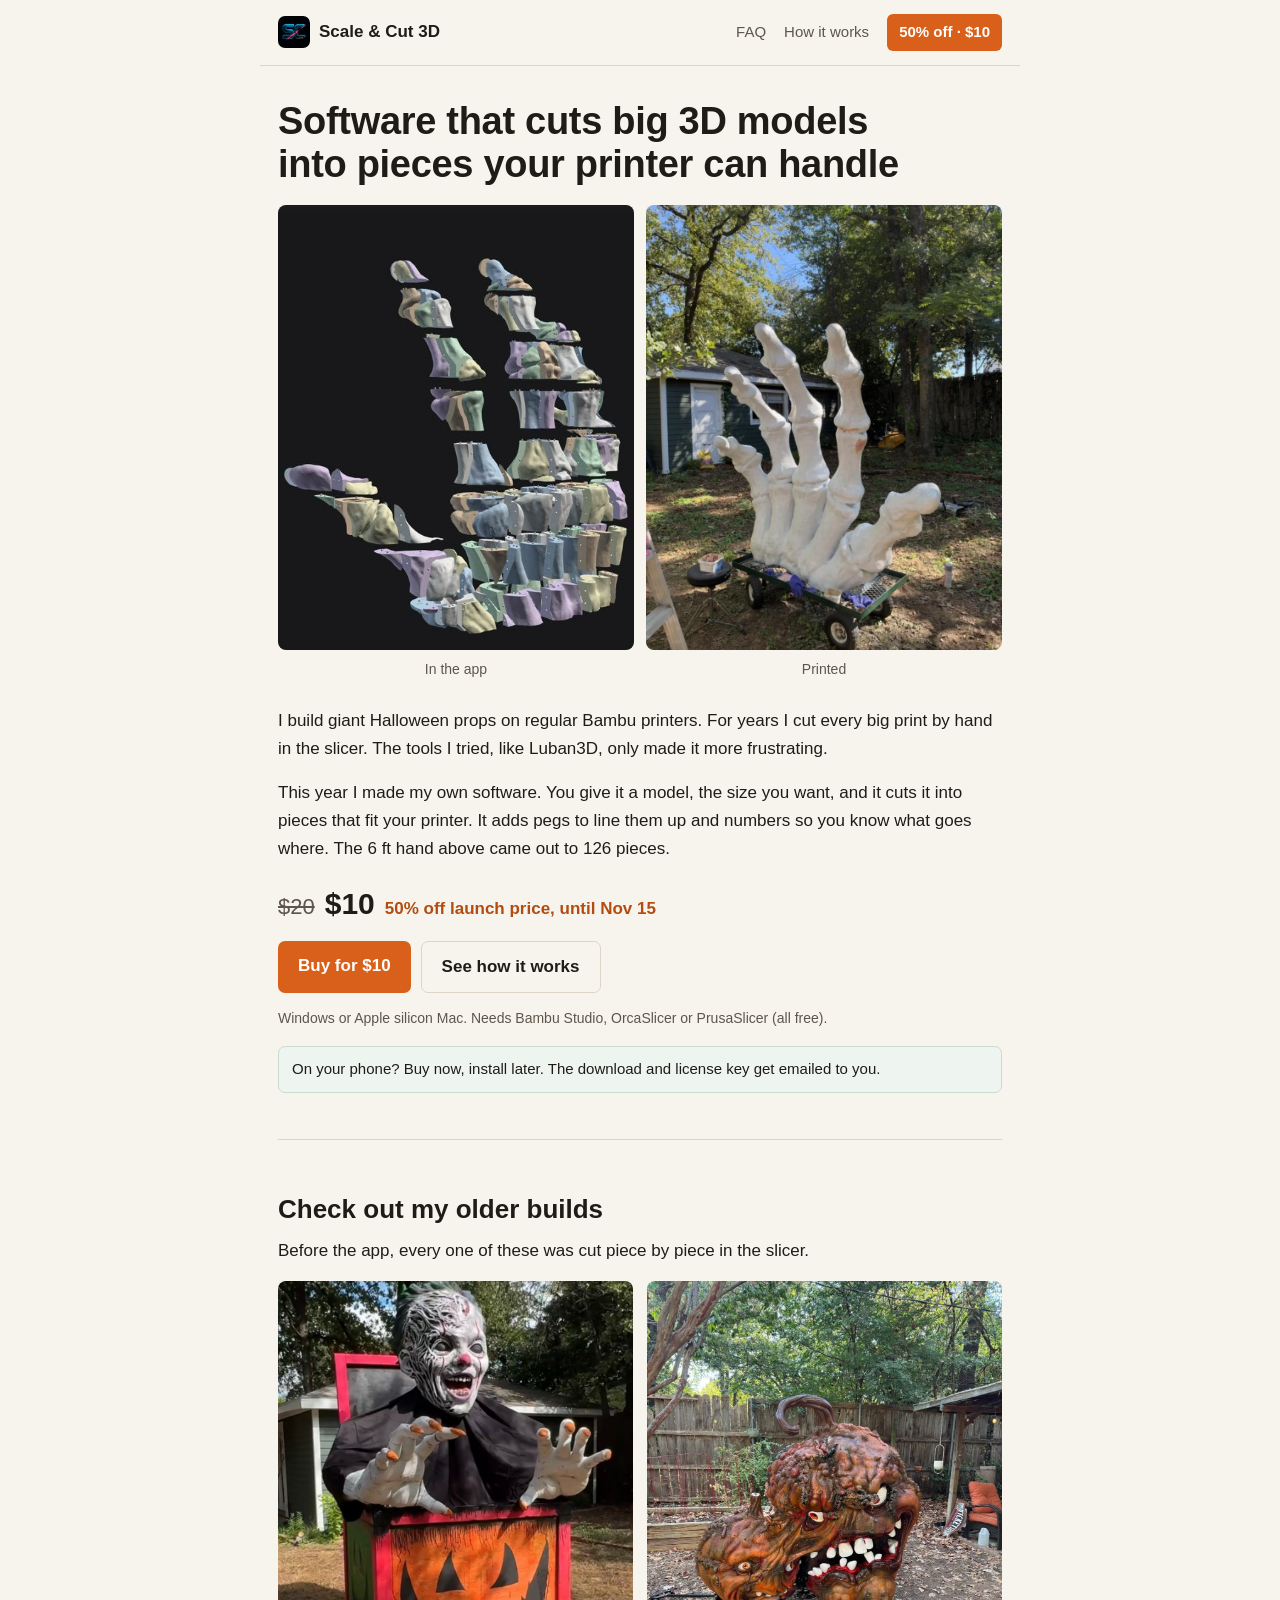
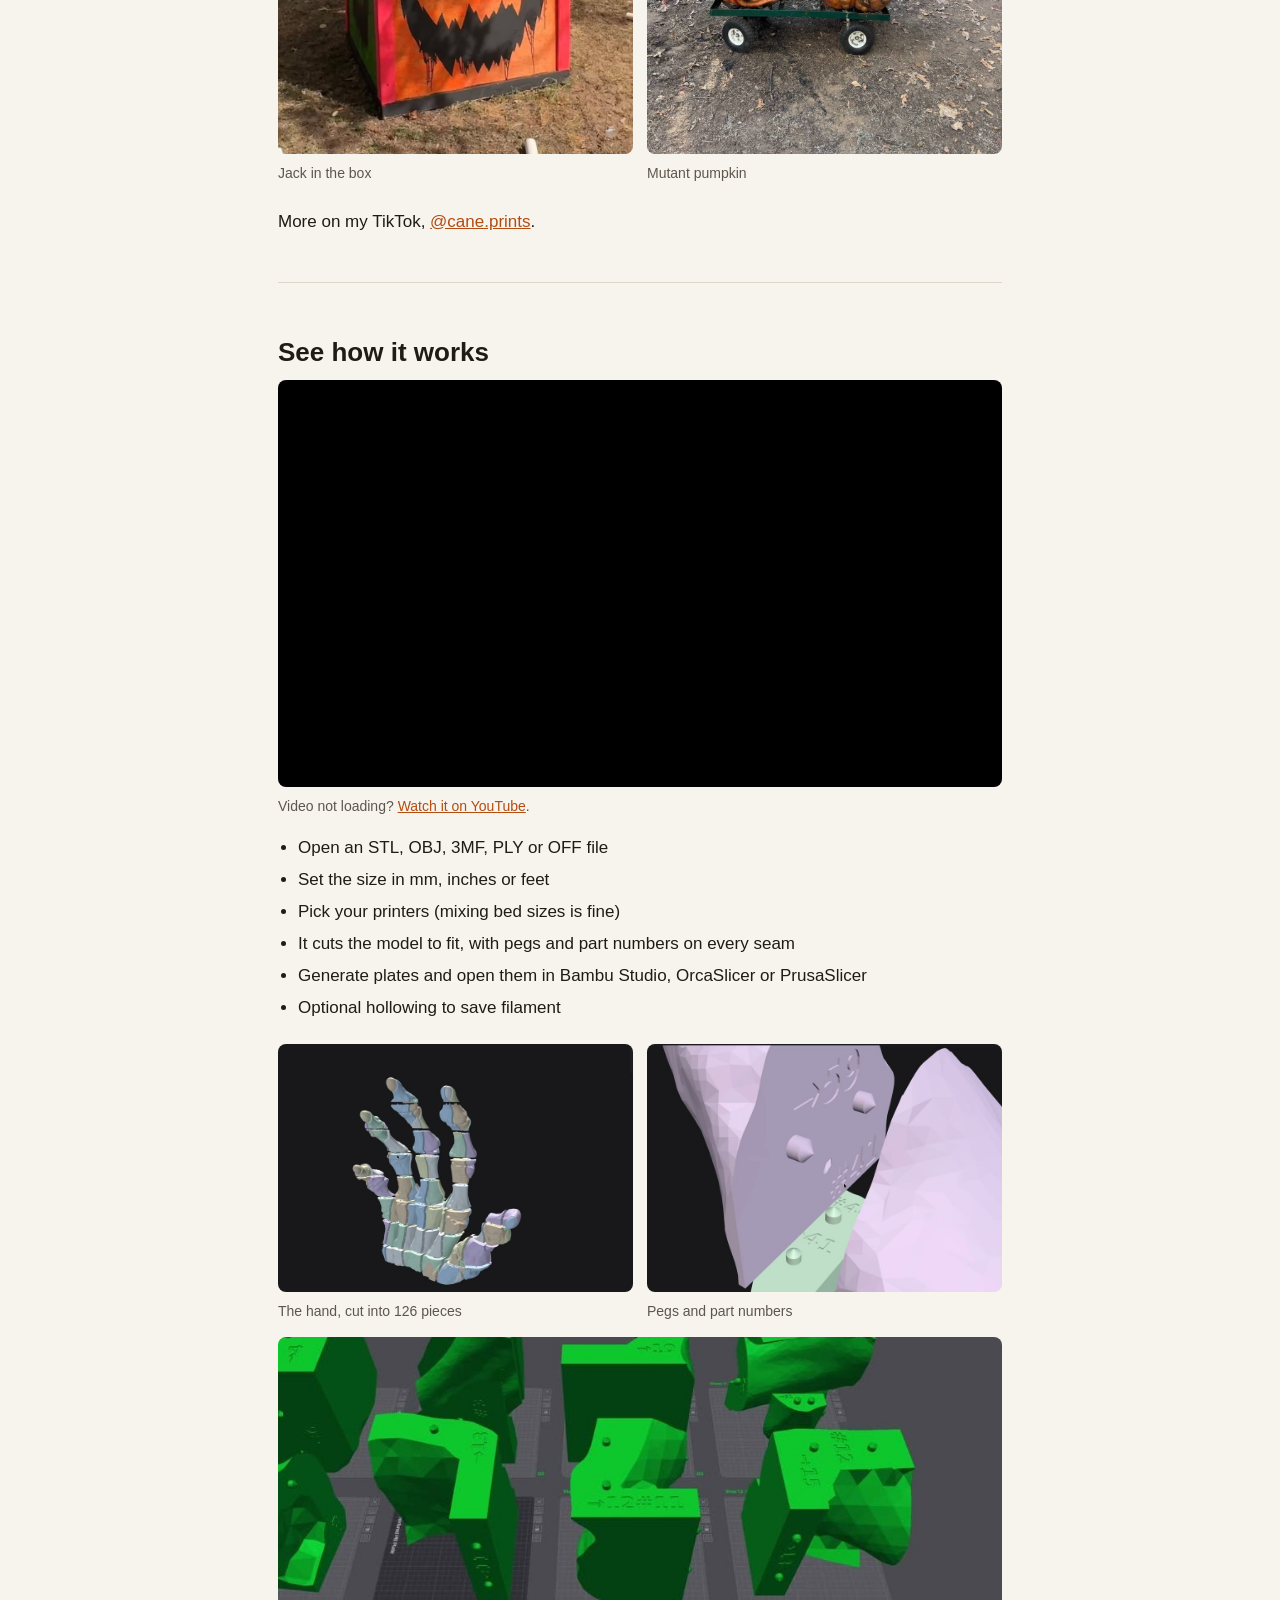
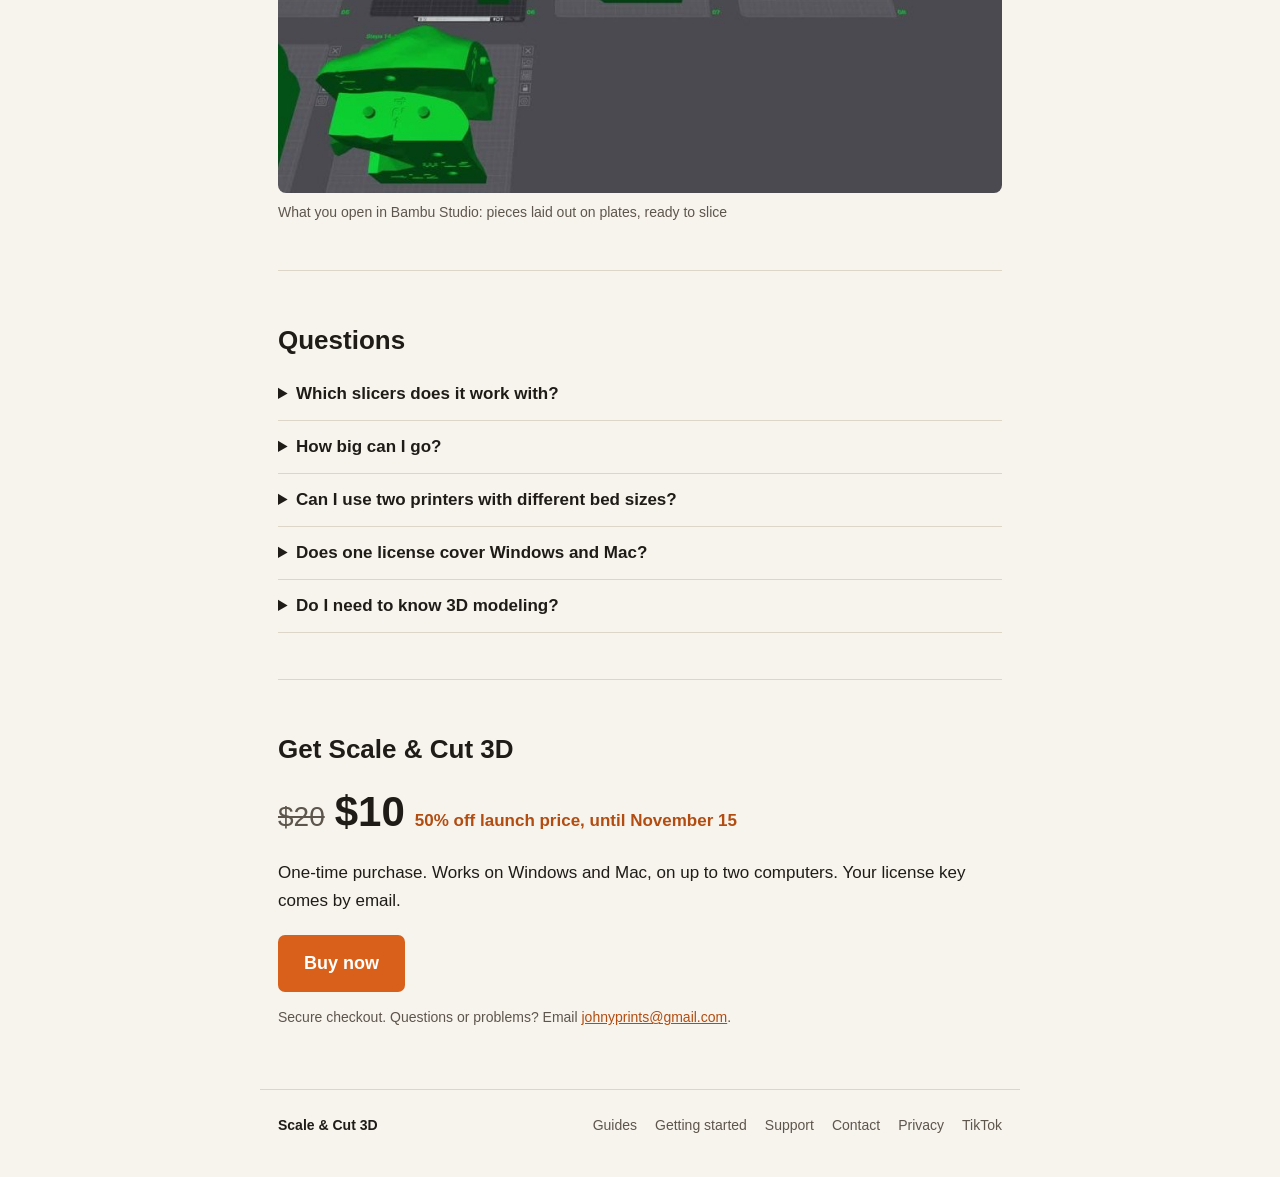
==== index.html @ c55d09bf "Top nav: FAQ instead of Builds" ====
<!doctype html>
<html lang="en">
<head>
  <meta charset="utf-8">
  <meta name="viewport" content="width=device-width, initial-scale=1">
  <title>Scale &amp; Cut 3D | Print anything bigger than your printer</title>
  <meta name="description" content="Print anything bigger than your 3D printer. Scale & Cut 3D splits a model into numbered pieces with alignment pegs and lays them out on plates ready for Bambu Studio and OrcaSlicer.">
  <meta name="robots" content="index,follow,max-image-preview:large,max-snippet:-1,max-video-preview:-1">
  <link rel="canonical" href="https://scaleandcut3d.com/">
  <link rel="icon" type="image/png" href="/logo-96.png">
  <link rel="preload" href="/media/hand-unpainted.jpg" as="image" fetchpriority="high">
  <link rel="stylesheet" href="/site.css?v=3">
  <link rel="stylesheet" href="/home.css?v=5">
  <meta property="og:type" content="website">
  <meta property="og:site_name" content="Scale &amp; Cut 3D">
  <meta property="og:title" content="Scale &amp; Cut 3D | Print anything bigger than your printer">
  <meta property="og:description" content="This 6 ft skeleton hand was printed on regular Bambu printers. Scale &amp; Cut 3D cut it into 126 pegged, numbered pieces, plated and ready to print.">
  <meta property="og:url" content="https://scaleandcut3d.com/">
  <meta property="og:image" content="https://scaleandcut3d.com/media/og-hand.jpg">
  <meta property="og:image:width" content="1200">
  <meta property="og:image:height" content="630">
  <meta property="og:image:alt" content="A 6 ft 3D printed skeleton hand standing in a yard">
  <meta name="twitter:card" content="summary_large_image">
  <meta name="twitter:title" content="Scale &amp; Cut 3D">
  <meta name="twitter:description" content="Print anything bigger than your printer: pegged, numbered pieces on plates ready for Bambu Studio and OrcaSlicer.">
  <meta name="twitter:image" content="https://scaleandcut3d.com/media/og-hand.jpg">
  <script type="application/ld+json">
  {
    "@context": "https://schema.org",
    "@graph": [
      {
        "@type": "Organization",
        "@id": "https://scaleandcut3d.com/#organization",
        "name": "Scale & Cut 3D",
        "url": "https://scaleandcut3d.com/",
        "logo": "https://scaleandcut3d.com/sclice-logo.png",
        "email": "johnyprints@gmail.com"
      },
      {
        "@type": "SoftwareApplication",
        "@id": "https://scaleandcut3d.com/#software",
        "name": "Scale & Cut 3D",
        "url": "https://scaleandcut3d.com/",
        "description": "Desktop software that automatically scales oversized 3D models, cuts them into printer-bed-sized pieces, adds connectors, arranges the pieces on plates, and creates 3MF projects for OrcaSlicer or Bambu Studio.",
        "applicationCategory": "DesignApplication",
        "operatingSystem": "Windows 10 or later; macOS 12 or later on Apple silicon",
        "image": "https://scaleandcut3d.com/media/og-hand.jpg",
        "publisher": { "@id": "https://scaleandcut3d.com/#organization" },
        "offers": {
          "@type": "Offer",
          "price": "10.00",
          "priceCurrency": "USD",
          "priceValidUntil": "2026-11-15",
          "availability": "https://schema.org/InStock",
          "url": "https://caneprints.lemonsqueezy.com/checkout/buy/68783033-7123-44ac-8ecc-c4909757244d"
        },
        "featureList": [
          "Scale models to a target physical size",
          "Cut models into pieces sized for selected printer beds",
          "Route each piece to the smallest selected printer bed that fits it",
          "Add press-fit or glue-fit alignment connectors",
          "Preview the cut model as an exploded assembly",
          "Automatically arrange pieces and create plated 3MF projects for OrcaSlicer or Bambu Studio"
        ]
      },
      {
        "@type": "VideoObject",
        "@id": "https://scaleandcut3d.com/#demo-video",
        "name": "How Scale & Cut 3D prepares oversized models",
        "description": "A walkthrough of scaling, cutting, previewing, and plating an oversized 3D model with Scale & Cut 3D.",
        "thumbnailUrl": "https://scaleandcut3d.com/scaleandcut_how_it_works_poster.jpg",
        "uploadDate": "2026-06-23T00:00:00-05:00",
        "duration": "PT37S",
        "embedUrl": "https://www.youtube-nocookie.com/embed/dpoS-jl1LX4",
        "contentUrl": "https://scaleandcut3d.com/scaleandcut_how_it_works.mp4"
      },
      {
        "@type": "FAQPage",
        "@id": "https://scaleandcut3d.com/#faq",
        "mainEntity": [
          {
            "@type": "Question",
            "name": "Which slicers does it work with?",
            "acceptedAnswer": {
              "@type": "Answer",
              "text": "Bambu Studio and OrcaSlicer, plus Orca-based slicers like QIDI Studio and ElegooSlicer. PrusaSlicer works too."
            }
          },
          {
            "@type": "Question",
            "name": "How big can I go?",
            "acceptedAnswer": {
              "@type": "Answer",
              "text": "There's no limit. A bigger print just means more pieces, and you'll see the finished size before anything gets cut."
            }
          },
          {
            "@type": "Question",
            "name": "Can I use two printers with different bed sizes?",
            "acceptedAnswer": {
              "@type": "Answer",
              "text": "Yes. Each piece goes to the smallest printer it fits on. The hand was split between my P1P and A1."
            }
          },
          {
            "@type": "Question",
            "name": "Does one license cover Windows and Mac?",
            "acceptedAnswer": {
              "@type": "Answer",
              "text": "Yes. You get both versions and can use it on two computers. The Mac version needs Apple silicon."
            }
          },
          {
            "@type": "Question",
            "name": "Do I need to know 3D modeling?",
            "acceptedAnswer": {
              "@type": "Answer",
              "text": "No. If you can open a file in your slicer, you can use this."
            }
          }
        ]
      }
    ]
  }
  </script>
</head>
<body>
  <header class="top">
    <a class="name" href="/"><img src="/logo-96.png" width="32" height="32" alt="">Scale &amp; Cut 3D</a>
    <nav>
      <a href="#faq">FAQ</a>
      <a href="#how-it-works">How it works</a>
      <a class="nav-buy" href="https://caneprints.lemonsqueezy.com/checkout/buy/68783033-7123-44ac-8ecc-c4909757244d">50% off · $10</a>
    </nav>
  </header>

  <main>
    <section class="intro">
      <h1>Software that cuts big 3D models into pieces your printer can handle</h1>
      <div class="pair">
        <figure><img src="/media/app-exploded-tall.jpg" width="480" height="600" alt="The skeleton hand cut into colored pieces in the app"><figcaption>In the app</figcaption></figure>
        <figure><img src="/media/hand-unpainted.jpg" width="840" height="1122" alt="The 6 foot 3D printed skeleton hand, unpainted, on a garden cart in the yard"><figcaption>Printed</figcaption></figure>
      </div>
      <div class="words">
        <p>I build giant Halloween props on regular Bambu printers. For years I cut every big print by hand in the slicer. The tools I tried, like Luban3D, only made it more frustrating.</p>
        <p>This year I made my own software. You give it a model, the size you want, and it cuts it into pieces that fit your printer. It adds pegs to line them up and numbers so you know what goes where. The 6 ft hand above came out to 126 pieces.</p>
      </div>
      <p class="sale"><s>$20</s> <strong>$10</strong> <span>50% off launch price, until Nov 15</span></p>
      <div class="actions">
        <a class="btn" href="https://caneprints.lemonsqueezy.com/checkout/buy/68783033-7123-44ac-8ecc-c4909757244d">Buy for $10</a>
        <a class="btn plain" href="#how-it-works">See how it works</a>
      </div>
      <p class="small">Windows or Apple silicon Mac. Needs Bambu Studio, OrcaSlicer or PrusaSlicer (all free).</p>
      <p class="phone-note">On your phone? Buy now, install later. The download and license key get emailed to you.</p>
    </section>

    <section class="block" id="made-with">
      <h2>Check out my older builds</h2>
      <p>Before the app, every one of these was cut piece by piece in the slicer.</p>
      <div class="two">
        <figure><img src="/media/build-clown-box.jpg" width="850" height="1500" loading="lazy" alt="A giant clown jack-in-the-box Halloween prop with 3D printed head and hands"><figcaption>Jack in the box</figcaption></figure>
        <figure><img src="/media/build-pumpkin.jpg" width="1000" height="1333" loading="lazy" alt="A giant mutant pumpkin Halloween prop on a garden cart"><figcaption>Mutant pumpkin</figcaption></figure>
      </div>
      <p>More on my TikTok, <a href="https://www.tiktok.com/@cane.prints" target="_blank" rel="noopener">@cane.prints</a>.</p>
    </section>

    <section class="block" id="how-it-works">
      <h2>See how it works</h2>
      <div class="video-frame">
        <iframe src="https://www.youtube-nocookie.com/embed/dpoS-jl1LX4?rel=0" title="How Scale and Cut 3D works" loading="lazy" allow="accelerometer; autoplay; clipboard-write; encrypted-media; gyroscope; picture-in-picture; web-share" referrerpolicy="strict-origin-when-cross-origin" allowfullscreen></iframe>
      </div>
      <p class="small">Video not loading? <a href="https://www.youtube.com/watch?v=dpoS-jl1LX4" target="_blank" rel="noopener">Watch it on YouTube</a>.</p>
      <ul class="facts">
        <li>Open an STL, OBJ, 3MF, PLY or OFF file</li>
        <li>Set the size in mm, inches or feet</li>
        <li>Pick your printers (mixing bed sizes is fine)</li>
        <li>It cuts the model to fit, with pegs and part numbers on every seam</li>
        <li>Generate plates and open them in Bambu Studio, OrcaSlicer or PrusaSlicer</li>
        <li>Optional hollowing to save filament</li>
      </ul>
      <div class="two">
        <figure><img src="/media/app-exploded.jpg" width="900" height="628" loading="lazy" alt="The skeleton hand split into colored pieces in the app"><figcaption>The hand, cut into 126 pieces</figcaption></figure>
        <figure><img src="/media/app-pegs.jpg" width="900" height="628" loading="lazy" alt="Cut faces with alignment pegs and an engraved part number"><figcaption>Pegs and part numbers</figcaption></figure>
        <figure class="wide"><img src="/media/plates-in-bambu.jpg" width="884" height="556" loading="lazy" alt="Cut pieces laid out on numbered plates in Bambu Studio"><figcaption>What you open in Bambu Studio: pieces laid out on plates, ready to slice</figcaption></figure>
      </div>
    </section>

    <section class="block faq" id="faq">
      <h2>Questions</h2>
      <details><summary>Which slicers does it work with?</summary><p>Bambu Studio and OrcaSlicer, plus Orca-based slicers like QIDI Studio and ElegooSlicer. PrusaSlicer works too.</p></details>
      <details><summary>How big can I go?</summary><p>There's no limit. A bigger print just means more pieces, and you'll see the finished size before anything gets cut.</p></details>
      <details><summary>Can I use two printers with different bed sizes?</summary><p>Yes. Each piece goes to the smallest printer it fits on. The hand was split between my P1P and A1.</p></details>
      <details><summary>Does one license cover Windows and Mac?</summary><p>Yes. You get both versions and can use it on two computers. The Mac version needs Apple silicon.</p></details>
      <details><summary>Do I need to know 3D modeling?</summary><p>No. If you can open a file in your slicer, you can use this.</p></details>
    </section>

    <section class="block buy" id="buy">
      <h2>Get Scale &amp; Cut 3D</h2>
      <p class="sale big"><s>$20</s> <strong>$10</strong> <span>50% off launch price, until November 15</span></p>
      <p>One-time purchase. Works on Windows and Mac, on up to two computers. Your license key comes by email.</p>
      
      <a class="btn big" href="https://caneprints.lemonsqueezy.com/checkout/buy/68783033-7123-44ac-8ecc-c4909757244d">Buy now</a>
      <p class="small">Secure checkout. Questions or problems? Email <a href="mailto:johnyprints@gmail.com">johnyprints@gmail.com</a>.</p>
    </section>
  </main>

  <footer>
    <span>Scale &amp; Cut 3D</span>
    <a href="/guides/">Guides</a>
    <a href="/get-started.html">Getting started</a>
    <a href="/support.html">Support</a>
    <a href="mailto:johnyprints@gmail.com?subject=Scale%20%26%20Cut%203D%20question">Contact</a>
    <a href="/privacy.html">Privacy</a>
    <a href="https://www.tiktok.com/@cane.prints" target="_blank" rel="noopener">TikTok</a>
  </footer>
<script src="/reddit-offer.js?v=4" defer></script>
  <script data-goatcounter="https://johnycaneprints.goatcounter.com/count" async src="//gc.zgo.at/count.js"></script>
  <script src="/track.js?v=2" defer></script>
</body>
</html>
---- site.css ----
/* Shared look for every page: light paper, plain type, one orange. */
:root {
  color-scheme: light;
  --paper: #f7f4ee;
  --card: #fffdf9;
  --ink: #1f1c18;
  --soft: #5d564c;
  --rule: #ddd5c8;
  --orange: #d9601a;
  --orange-dark: #b24c10;
  --note: #eef4ef;
  --note-line: #c9dccd;
}
* { box-sizing: border-box; }
html { scroll-behavior: smooth; }
body { margin: 0; background: var(--paper); color: var(--ink); font: 17px/1.65 -apple-system, BlinkMacSystemFont, "Segoe UI", Roboto, Helvetica, Arial, sans-serif; }
img, video { display: block; max-width: 100%; height: auto; }
a { color: var(--orange-dark); }
h1 { margin: 34px 0 18px; font-size: clamp(28px, 5vw, 38px); line-height: 1.15; letter-spacing: -0.3px; text-wrap: balance; }
h2 { margin: 40px 0 12px; font-size: 26px; line-height: 1.2; text-wrap: balance; }
h3 { margin: 28px 0 8px; font-size: 19px; }
p { margin: 0 0 16px; }
figure { margin: 0; }
figcaption { margin-top: 8px; color: var(--soft); font-size: 14px; }
.small { color: var(--soft); font-size: 14px; }

.top, main, footer { width: min(760px, 100%); margin: 0 auto; padding-left: max(18px, env(safe-area-inset-left, 0px)); padding-right: max(18px, env(safe-area-inset-right, 0px)); }
.top { display: flex; align-items: center; gap: 16px; padding-block: 14px; border-bottom: 1px solid var(--rule); }
.name { display: flex; align-items: center; gap: 9px; color: var(--ink); font-weight: 700; text-decoration: none; }
.name img { border-radius: 7px; }
.top nav { margin-left: auto; display: flex; align-items: center; gap: 18px; }
.top nav a { color: var(--soft); font-size: 15px; text-decoration: none; }
.top nav a:hover { color: var(--ink); }
.top nav .nav-buy { padding: 6px 12px; border-radius: 6px; background: var(--orange); color: #fff; font-weight: 600; }
.top nav .nav-buy s { margin: 0 2px; opacity: .75; font-weight: 400; }

.btn, .button { display: inline-block; padding: 11px 20px; border-radius: 7px; background: var(--orange); color: #fff; font-weight: 600; text-decoration: none; }
.btn:hover, .button:hover { background: var(--orange-dark); }

.faq details { border-bottom: 1px solid var(--rule); padding: 12px 0; }
.faq summary { cursor: pointer; font-weight: 600; }
.faq details p { margin: 8px 0 4px; color: var(--soft); }

footer { display: flex; flex-wrap: wrap; gap: 8px 18px; margin-top: 60px; padding-block: 24px 40px; border-top: 1px solid var(--rule); font-size: 14px; color: var(--soft); }
footer span { margin-right: auto; font-weight: 600; color: var(--ink); }
footer a { color: var(--soft); text-decoration: none; }
footer a:hover { color: var(--ink); }

/* Plain pages (getting started, support, privacy) */
.page .lead { color: var(--soft); font-size: 19px; }
.page .steps { padding-left: 22px; }
.page .steps li { margin-bottom: 6px; }
.panel { margin: 28px 0; padding: 18px 20px; border: 1px solid var(--rule); border-radius: 8px; background: var(--card); }
.panel h2 { margin-top: 0; }

/* Guides */
.article { padding-bottom: 10px; }
.crumbs { margin: 26px 0 0; color: var(--soft); font-size: 14px; }
.crumbs a { color: var(--soft); }
.article h1 { margin-top: 10px; }
.lead { margin: 0 0 20px; color: var(--soft); font-size: 19px; line-height: 1.55; }
.article li + li { margin-top: 6px; }
.figure { margin: 28px 0; }
.figure img, .figure video { width: 100%; border-radius: 8px; }
.callout { margin: 28px 0; padding: 16px 20px; border: 1px solid var(--note-line); border-radius: 8px; background: var(--note); }
.callout p { margin: 0; }
.callout p + p { margin-top: 10px; }
.table-wrap { margin: 22px 0; overflow-x: auto; border: 1px solid var(--rule); border-radius: 8px; background: var(--card); }
table { width: 100%; border-collapse: collapse; font-size: 15px; }
th, td { padding: 10px 12px; border-bottom: 1px solid var(--rule); text-align: left; }
th { color: var(--soft); font-weight: 600; }
tr:last-child td { border-bottom: 0; }
td { font-variant-numeric: tabular-nums; }
.cta { margin: 48px 0 0; padding: 22px 24px; border: 1px solid var(--rule); border-radius: 8px; background: var(--card); }
.cta h2 { margin-top: 0; }
.cta p { margin: 0 0 16px; }
.related { margin-top: 48px; padding-top: 22px; border-top: 1px solid var(--rule); }
.related h2 { margin-top: 0; font-size: 22px; }
.related ul { padding-left: 20px; }
.guide-list { margin: 26px 0 0; padding: 0; list-style: none; display: grid; gap: 12px; }
.guide-list a { display: block; padding: 16px 18px; border: 1px solid var(--rule); border-radius: 8px; background: var(--card); text-decoration: none; }
.guide-list a:hover { border-color: var(--orange); }
.guide-list strong { display: block; color: var(--ink); font-size: 19px; line-height: 1.3; }
.guide-list span { display: block; margin-top: 6px; color: var(--soft); font-size: 15px; line-height: 1.55; }

@media (max-width: 560px) {
  body { font-size: 16px; }
  .top nav a:not(.nav-buy) { display: none; }
  h1 { margin-top: 24px; }
  footer span { flex-basis: 100%; }
}
@media (prefers-reduced-motion: reduce) { html { scroll-behavior: auto; } }
---- home.css ----
/* Homepage only; the shared look is in site.css. */
h2 { margin-top: 0; }
.pair { display: grid; grid-template-columns: 1fr 1fr; gap: 12px; margin-bottom: 26px; }
.pair img { width: 100%; aspect-ratio: 4 / 5; object-fit: cover; border-radius: 8px; background: #111; }
.pair figcaption { text-align: center; }
.sale { display: flex; flex-wrap: wrap; align-items: baseline; gap: 4px 10px; margin: 0 0 12px; }
.sale s { color: var(--soft); font-size: 22px; }
.sale strong { font-size: 30px; }
.sale span { color: var(--orange-dark); font-weight: 700; }
.sale.big s { font-size: 28px; }
.sale.big strong { font-size: 42px; }
.actions { display: flex; flex-wrap: wrap; gap: 10px; margin: 6px 0 14px; }
.btn.plain { background: transparent; color: var(--ink); border: 1px solid var(--rule); }
.btn.plain:hover { background: #efe9df; }
.btn.big { padding: 14px 26px; font-size: 18px; margin: 4px 0 14px; }
.phone-note { padding: 10px 13px; border: 1px solid var(--note-line); border-radius: 7px; background: var(--note); font-size: 15px; }
.block { padding-top: 54px; margin-top: 46px; border-top: 1px solid var(--rule); }
.two { display: grid; grid-template-columns: 1fr 1fr; gap: 14px; margin: 8px 0 22px; }
.two img { width: 100%; border-radius: 8px; }
#made-with .two img { aspect-ratio: 3 / 4; object-fit: cover; }
#how-it-works .two img { aspect-ratio: 900 / 628; object-fit: cover; }
#how-it-works .two .wide { grid-column: 1 / -1; }
#how-it-works .two .wide img { aspect-ratio: auto; }
.facts { margin: 4px 0 22px; padding-left: 20px; }
.facts li { margin-bottom: 4px; }
.video-frame { position: relative; aspect-ratio: 16 / 9; margin-bottom: 8px; border-radius: 8px; overflow: hidden; background: #000; }
.video-frame iframe { position: absolute; inset: 0; width: 100%; height: 100%; border: 0; }
@media (max-width: 560px) {
  .pair { gap: 8px; }
  .actions .btn { flex: 1 1 100%; text-align: center; }
  .two { gap: 10px; }
}
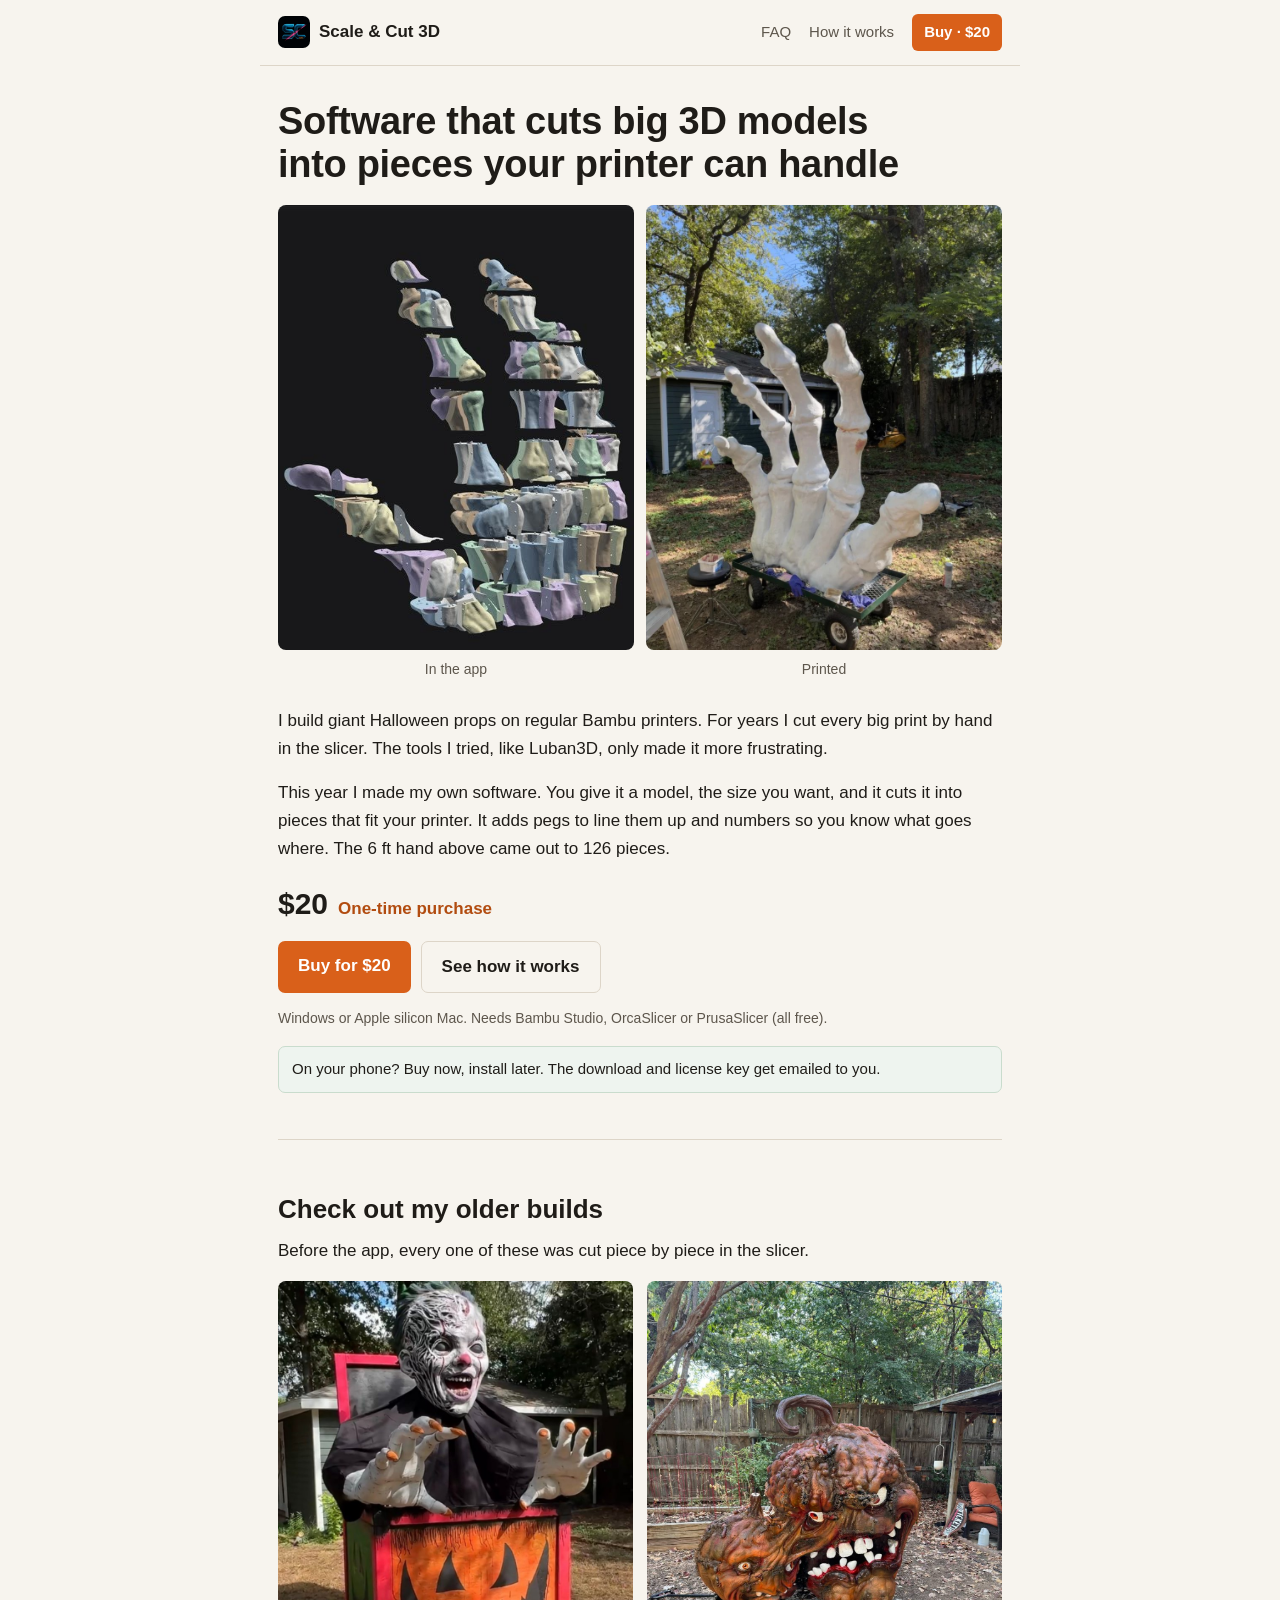
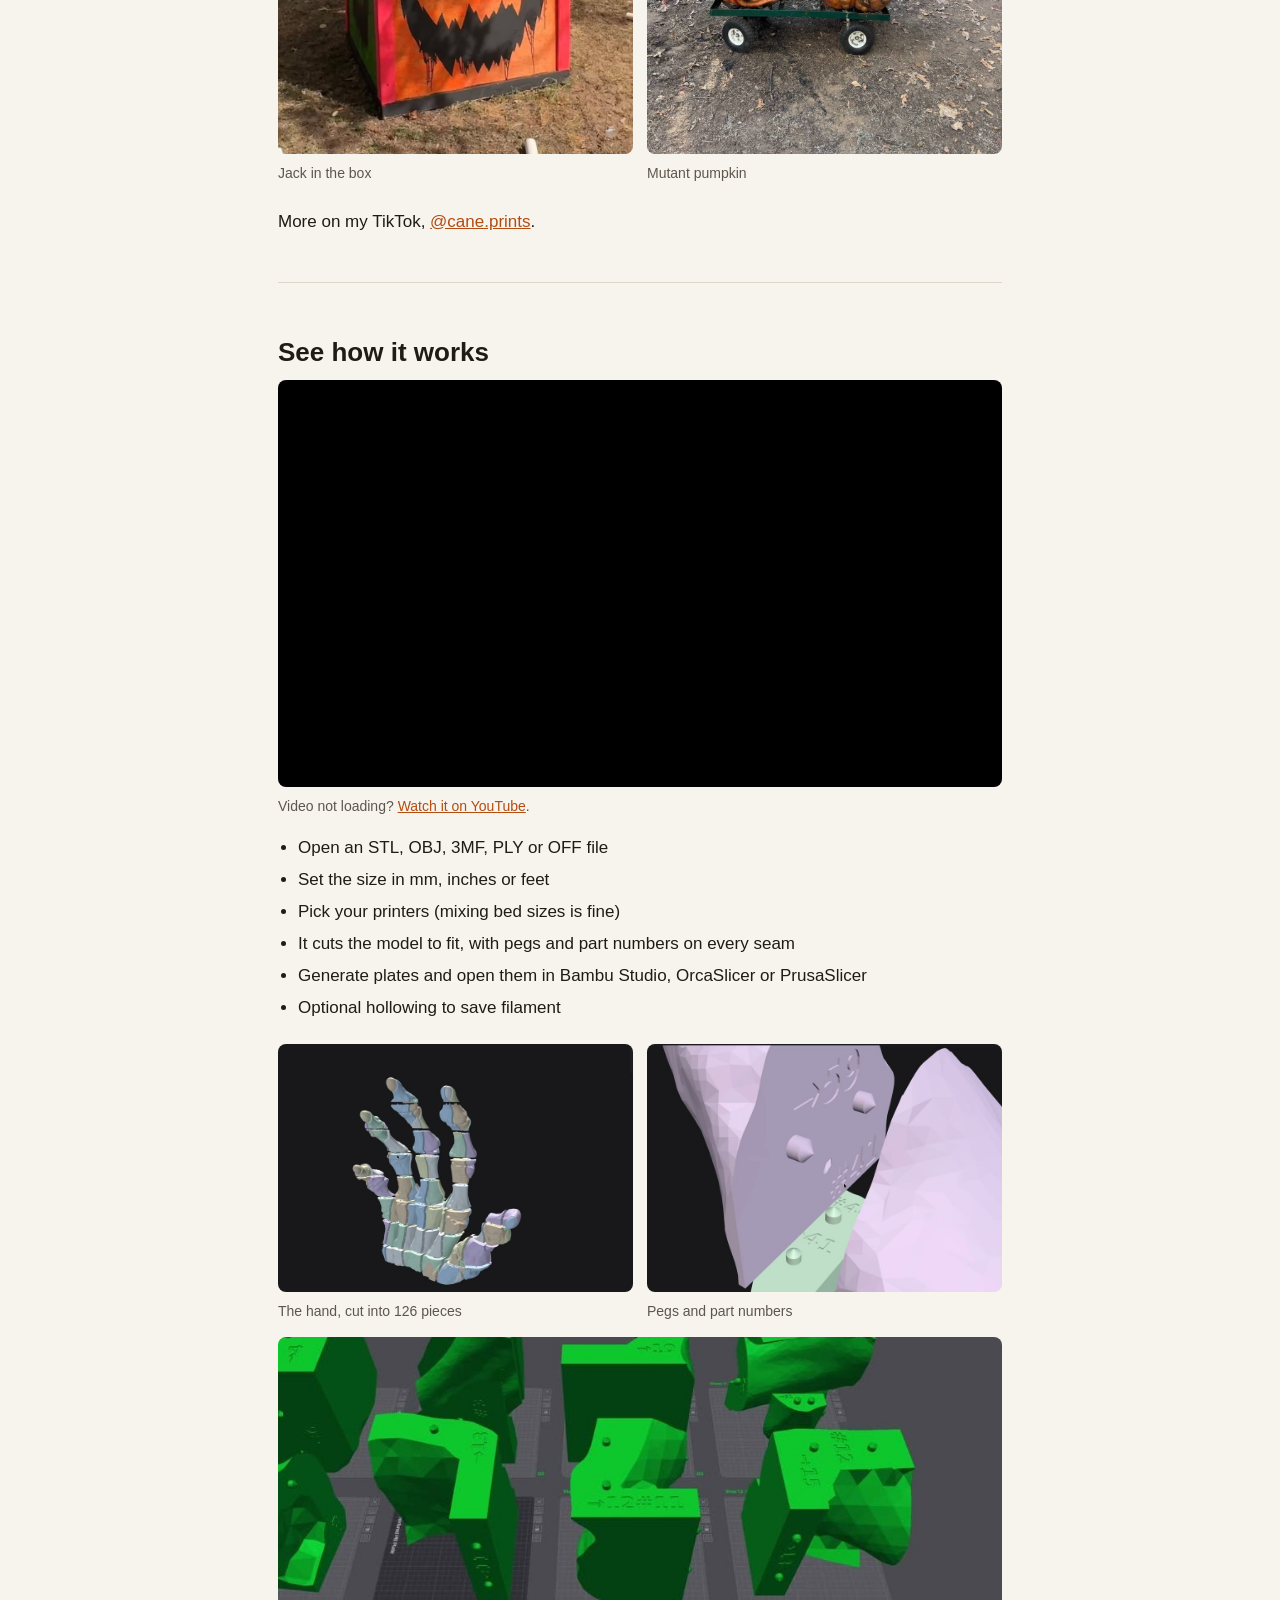
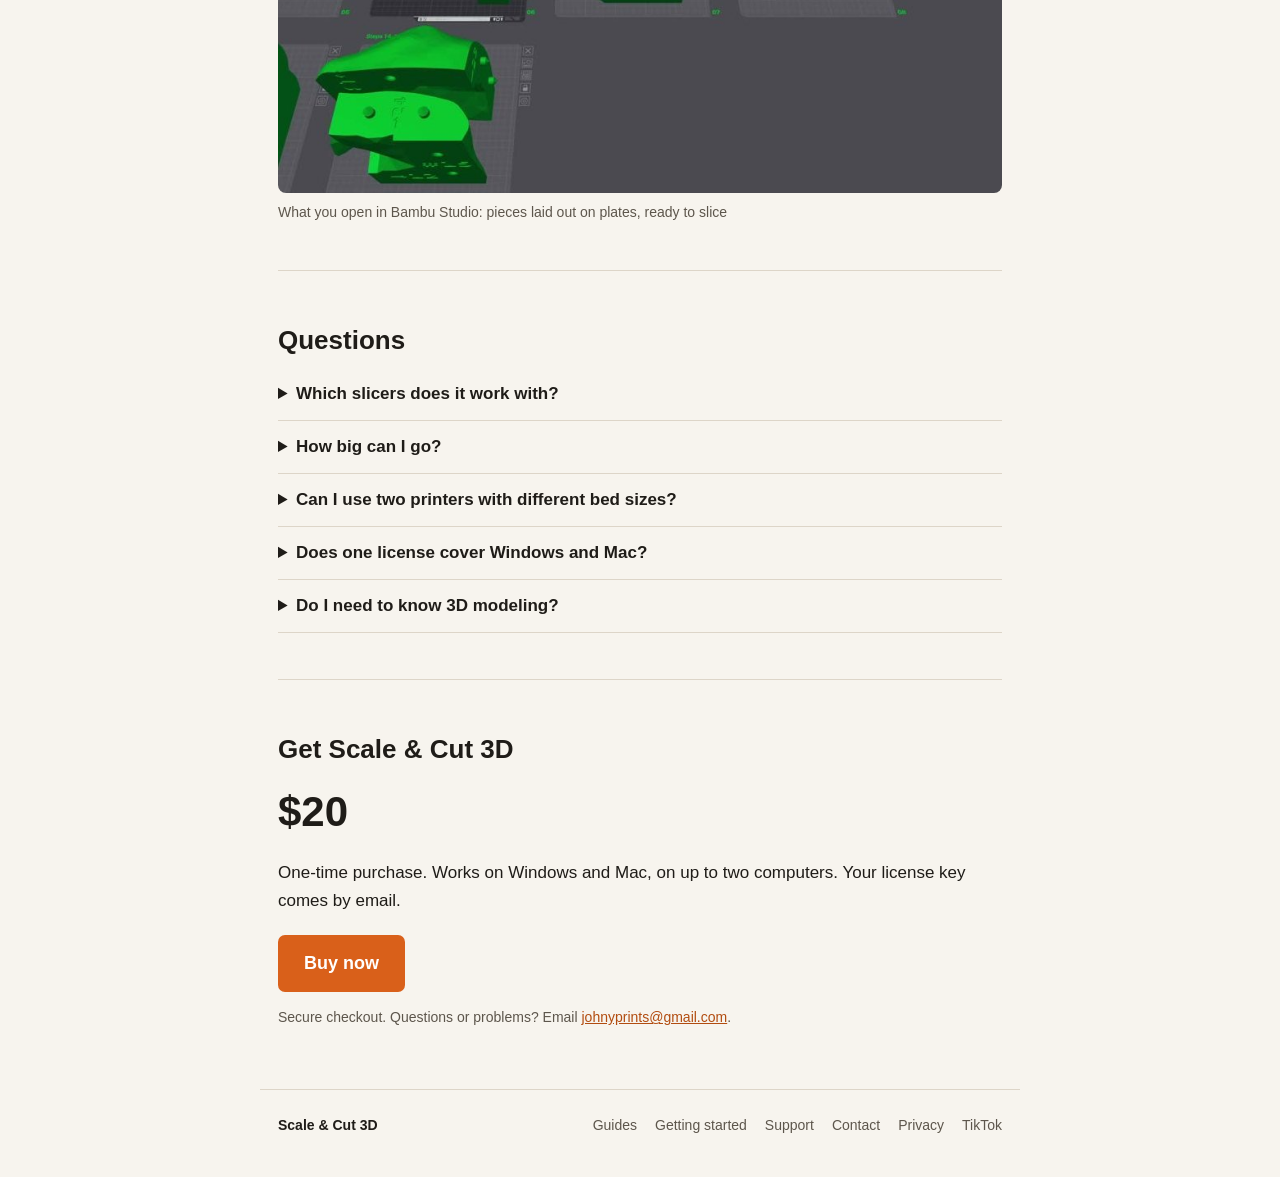
==== commit 4f49df85: "Price $20; Reddit ad visitors get REDDIT50 and see the $10 price" ====
--- a/index.html
+++ b/index.html
@@ -9,7 +9,7 @@
   <link rel="canonical" href="https://scaleandcut3d.com/">
   <link rel="icon" type="image/png" href="/logo-96.png">
   <link rel="preload" href="/media/hand-unpainted.jpg" as="image" fetchpriority="high">
-  <link rel="stylesheet" href="/site.css?v=3">
+  <link rel="stylesheet" href="/site.css?v=5">
   <link rel="stylesheet" href="/home.css?v=5">
   <meta property="og:type" content="website">
   <meta property="og:site_name" content="Scale &amp; Cut 3D">
@@ -48,9 +48,8 @@
         "publisher": { "@id": "https://scaleandcut3d.com/#organization" },
         "offers": {
           "@type": "Offer",
-          "price": "10.00",
+          "price": "20.00",
           "priceCurrency": "USD",
-          "priceValidUntil": "2026-11-15",
           "availability": "https://schema.org/InStock",
           "url": "https://caneprints.lemonsqueezy.com/checkout/buy/68783033-7123-44ac-8ecc-c4909757244d"
         },
@@ -126,11 +125,11 @@
 </head>
 <body>
   <header class="top">
-    <a class="name" href="/"><img src="/logo-96.png" width="32" height="32" alt="">Scale &amp; Cut 3D</a>
+    <a class="name" href="/"><img src="/logo-96.png" width="32" height="32" alt=""><span class="name-text">Scale &amp; Cut 3D</span></a>
     <nav>
       <a href="#faq">FAQ</a>
-      <a href="#how-it-works">How it works</a>
-      <a class="nav-buy" href="https://caneprints.lemonsqueezy.com/checkout/buy/68783033-7123-44ac-8ecc-c4909757244d">50% off · $10</a>
+      <a class="wide-only" href="#how-it-works">How it works</a>
+      <a class="nav-buy" href="https://caneprints.lemonsqueezy.com/checkout/buy/68783033-7123-44ac-8ecc-c4909757244d" data-reddit="50% off · $10">Buy · $20</a>
     </nav>
   </header>
 
@@ -145,9 +144,9 @@
         <p>I build giant Halloween props on regular Bambu printers. For years I cut every big print by hand in the slicer. The tools I tried, like Luban3D, only made it more frustrating.</p>
         <p>This year I made my own software. You give it a model, the size you want, and it cuts it into pieces that fit your printer. It adds pegs to line them up and numbers so you know what goes where. The 6 ft hand above came out to 126 pieces.</p>
       </div>
-      <p class="sale"><s>$20</s> <strong>$10</strong> <span>50% off launch price, until Nov 15</span></p>
+      <p class="sale" data-reddit="<s>$20</s> <strong>$10</strong> <span>50% off for Reddit visitors</span>"><strong>$20</strong> <span>One-time purchase</span></p>
       <div class="actions">
-        <a class="btn" href="https://caneprints.lemonsqueezy.com/checkout/buy/68783033-7123-44ac-8ecc-c4909757244d">Buy for $10</a>
+        <a class="btn" href="https://caneprints.lemonsqueezy.com/checkout/buy/68783033-7123-44ac-8ecc-c4909757244d" data-reddit="Buy for $10">Buy for $20</a>
         <a class="btn plain" href="#how-it-works">See how it works</a>
       </div>
       <p class="small">Windows or Apple silicon Mac. Needs Bambu Studio, OrcaSlicer or PrusaSlicer (all free).</p>
@@ -196,7 +195,7 @@
 
     <section class="block buy" id="buy">
       <h2>Get Scale &amp; Cut 3D</h2>
-      <p class="sale big"><s>$20</s> <strong>$10</strong> <span>50% off launch price, until November 15</span></p>
+      <p class="sale big" data-reddit="<s>$20</s> <strong>$10</strong> <span>50% off for Reddit visitors</span>"><strong>$20</strong></p>
       <p>One-time purchase. Works on Windows and Mac, on up to two computers. Your license key comes by email.</p>
       
       <a class="btn big" href="https://caneprints.lemonsqueezy.com/checkout/buy/68783033-7123-44ac-8ecc-c4909757244d">Buy now</a>
@@ -213,7 +212,7 @@
     <a href="/privacy.html">Privacy</a>
     <a href="https://www.tiktok.com/@cane.prints" target="_blank" rel="noopener">TikTok</a>
   </footer>
-<script src="/reddit-offer.js?v=4" defer></script>
+<script src="/reddit-offer.js?v=5" defer></script>
   <script data-goatcounter="https://johnycaneprints.goatcounter.com/count" async src="//gc.zgo.at/count.js"></script>
   <script src="/track.js?v=2" defer></script>
 </body>
--- a/site.css
+++ b/site.css
@@ -85,7 +85,13 @@
 
 @media (max-width: 560px) {
   body { font-size: 16px; }
-  .top nav a:not(.nav-buy) { display: none; }
+  /* Phones: name, FAQ and the buy button; the rest is in the page. */
+  .top { gap: 10px; }
+  .top nav { gap: 12px; }
+  .top nav a { font-size: 14px; }
+  .top nav .wide-only { display: none; }
+  .top nav .nav-buy { padding: 6px 10px; white-space: nowrap; }
+  .name { font-size: 15px; white-space: nowrap; }
   h1 { margin-top: 24px; }
   footer span { flex-basis: 100%; }
 }
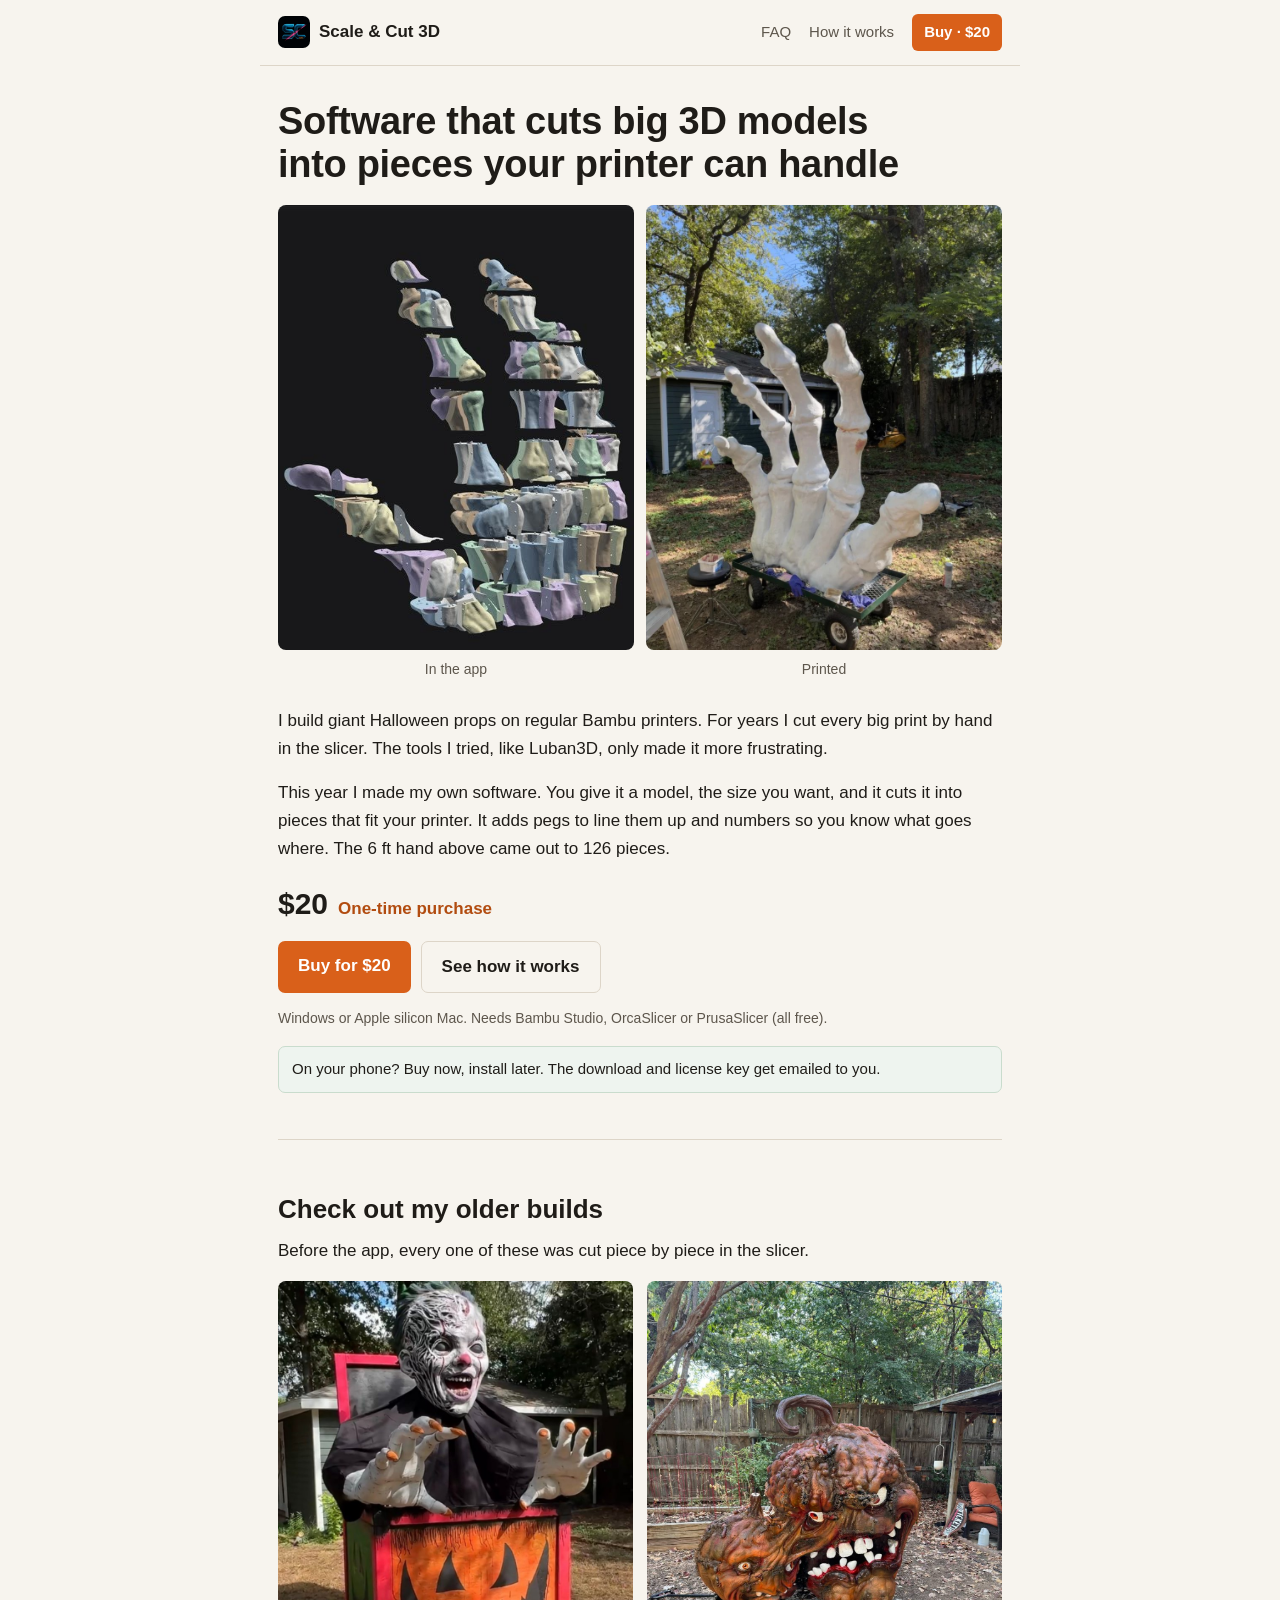
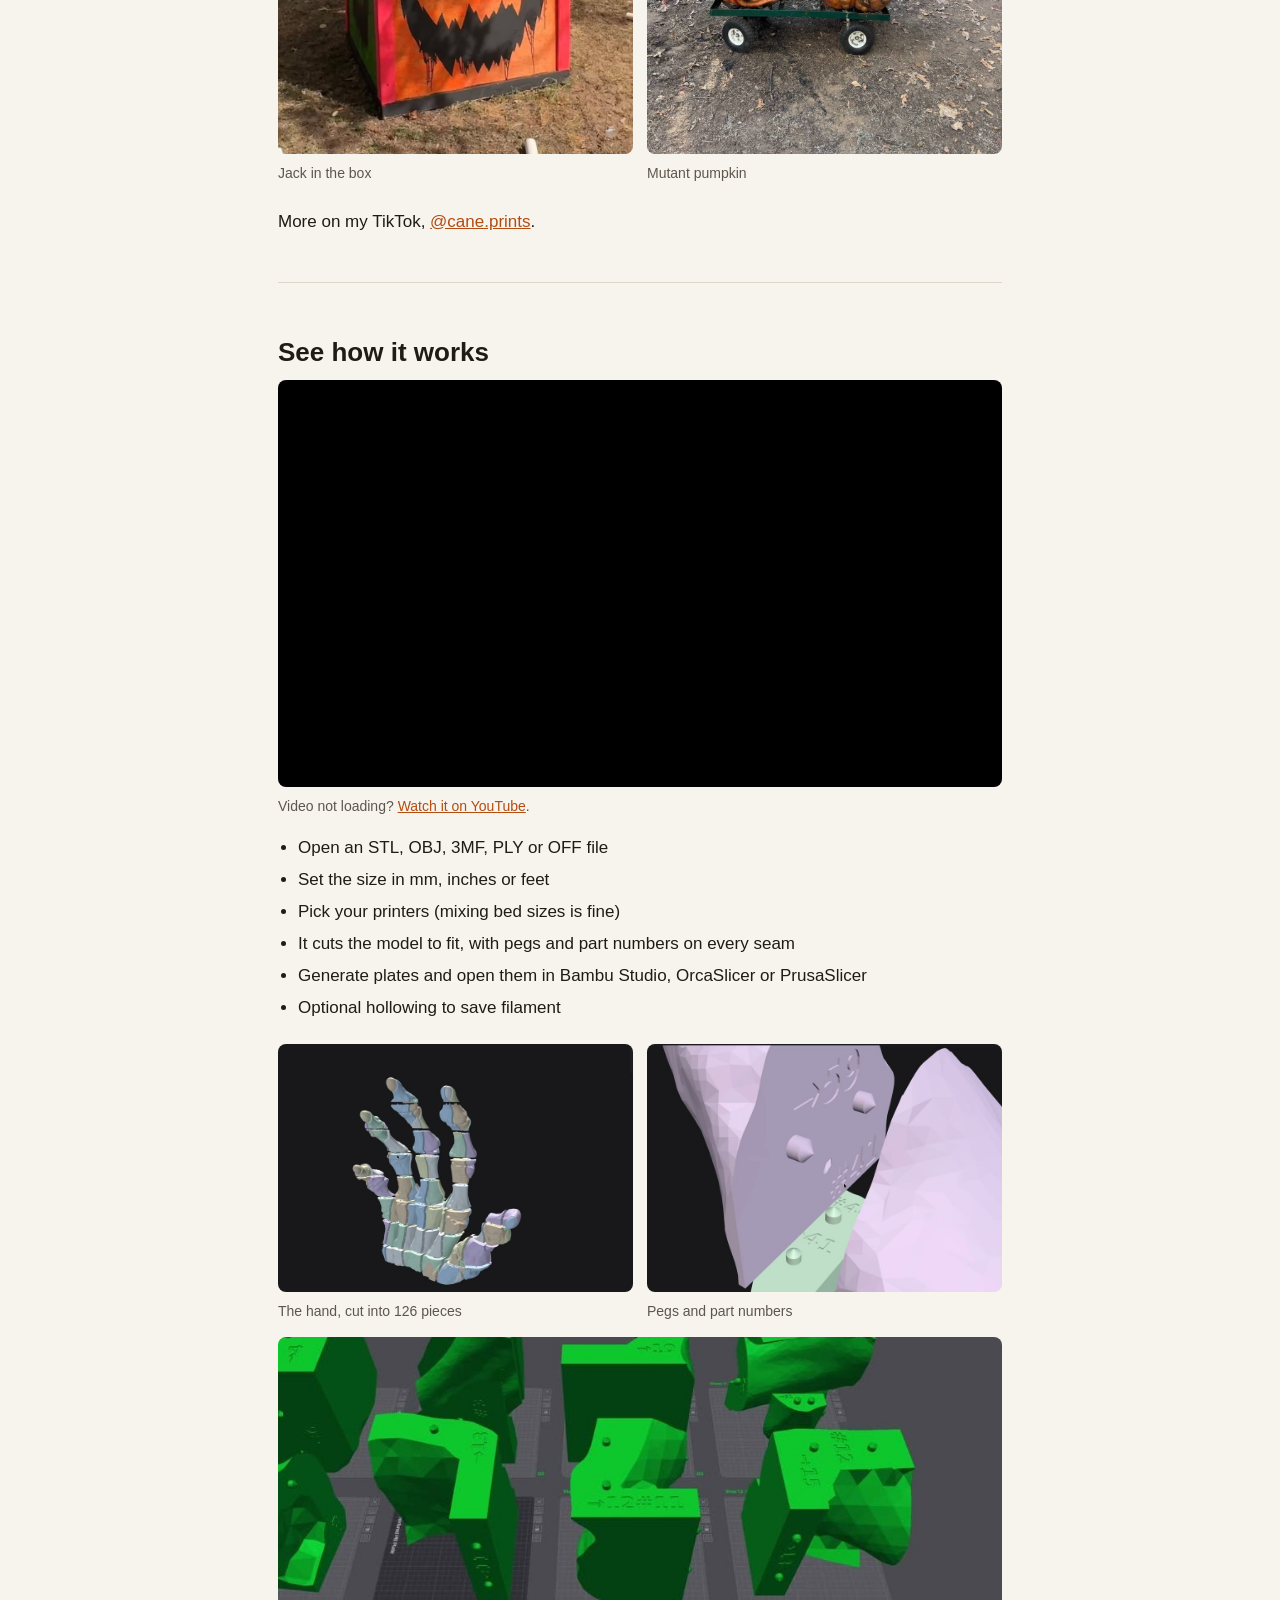
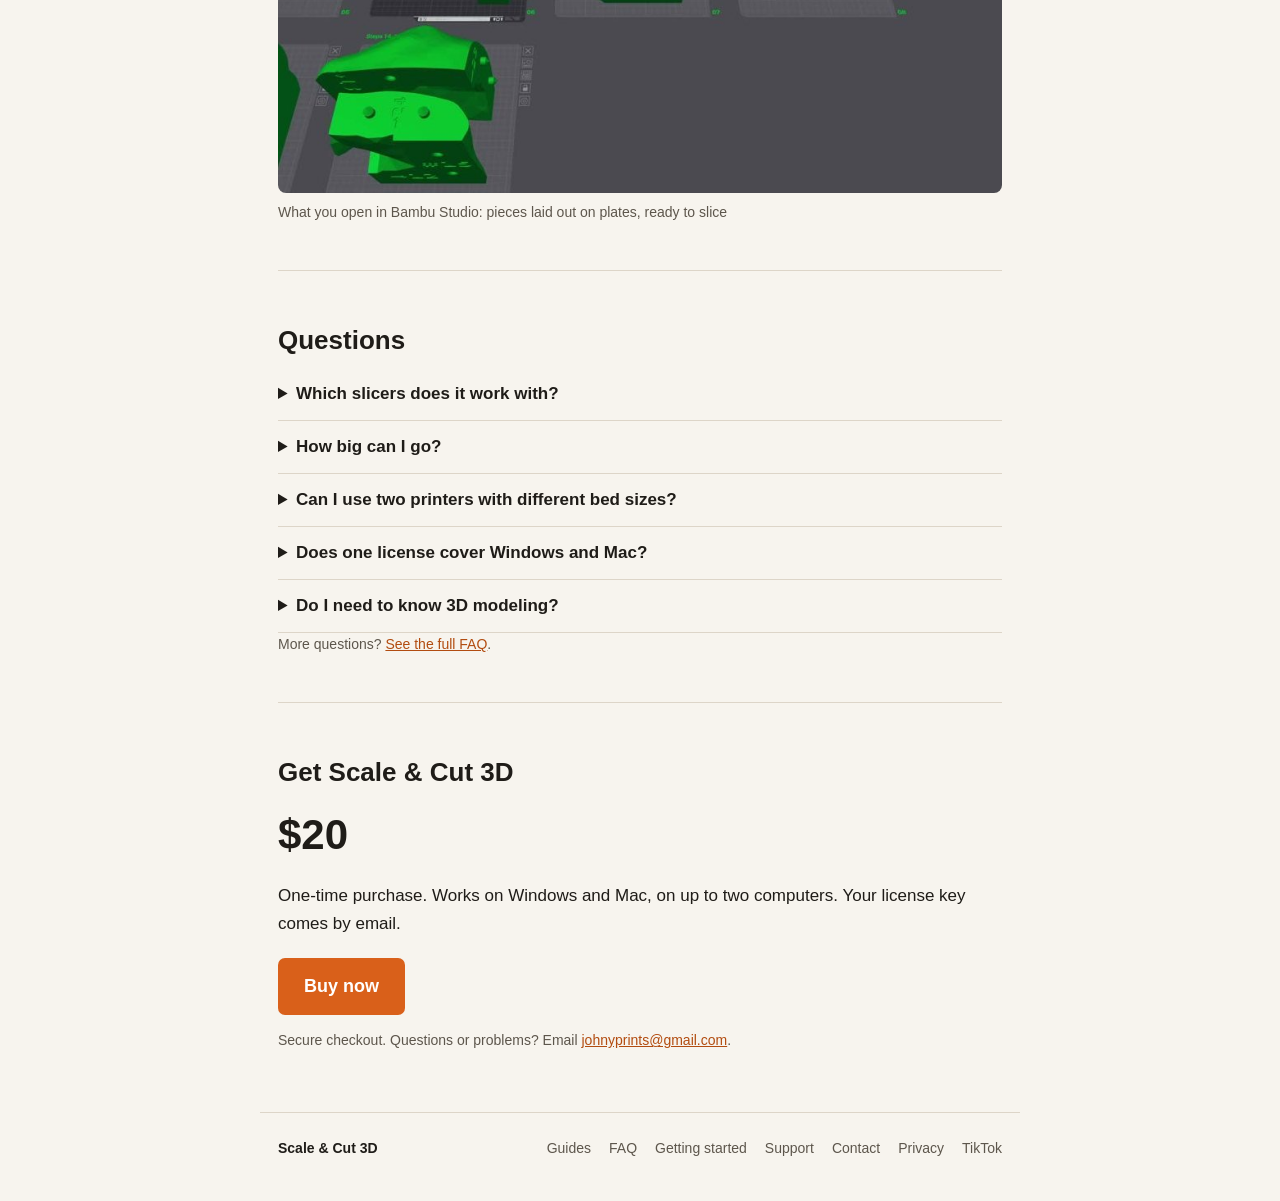
==== commit c16f20ac: "Comparison guide, pegs and cosplay guides, full FAQ page" ====
--- a/index.html
+++ b/index.html
@@ -191,6 +191,7 @@
       <details><summary>Can I use two printers with different bed sizes?</summary><p>Yes. Each piece goes to the smallest printer it fits on. The hand was split between my P1P and A1.</p></details>
       <details><summary>Does one license cover Windows and Mac?</summary><p>Yes. You get both versions and can use it on two computers. The Mac version needs Apple silicon.</p></details>
       <details><summary>Do I need to know 3D modeling?</summary><p>No. If you can open a file in your slicer, you can use this.</p></details>
+      <p class="small">More questions? <a href="/faq.html">See the full FAQ</a>.</p>
     </section>
 
     <section class="block buy" id="buy">
@@ -206,13 +207,14 @@
   <footer>
     <span>Scale &amp; Cut 3D</span>
     <a href="/guides/">Guides</a>
+    <a href="/faq.html">FAQ</a>
     <a href="/get-started.html">Getting started</a>
     <a href="/support.html">Support</a>
     <a href="mailto:johnyprints@gmail.com?subject=Scale%20%26%20Cut%203D%20question">Contact</a>
     <a href="/privacy.html">Privacy</a>
     <a href="https://www.tiktok.com/@cane.prints" target="_blank" rel="noopener">TikTok</a>
   </footer>
-<script src="/reddit-offer.js?v=5" defer></script>
+<script src="/reddit-offer.js?v=7" defer></script>
   <script data-goatcounter="https://johnycaneprints.goatcounter.com/count" async src="//gc.zgo.at/count.js"></script>
   <script src="/track.js?v=2" defer></script>
 </body>
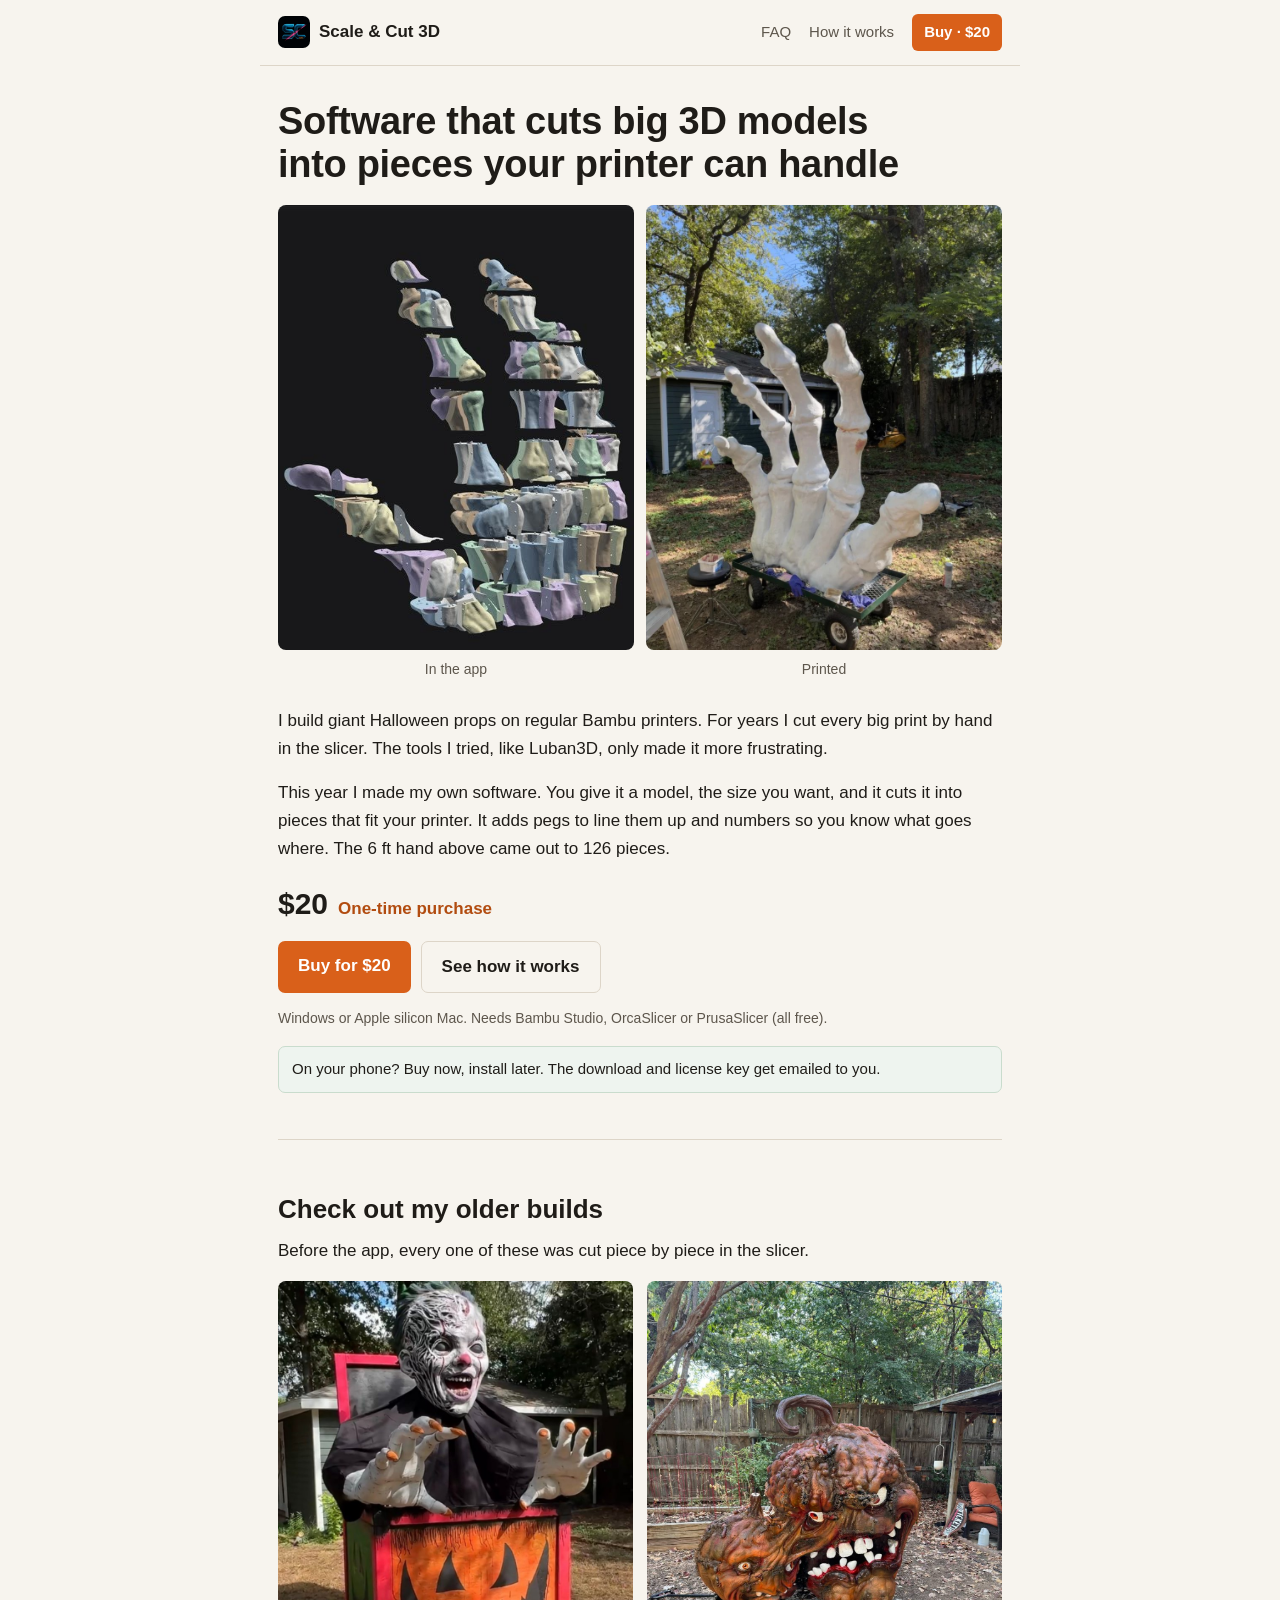
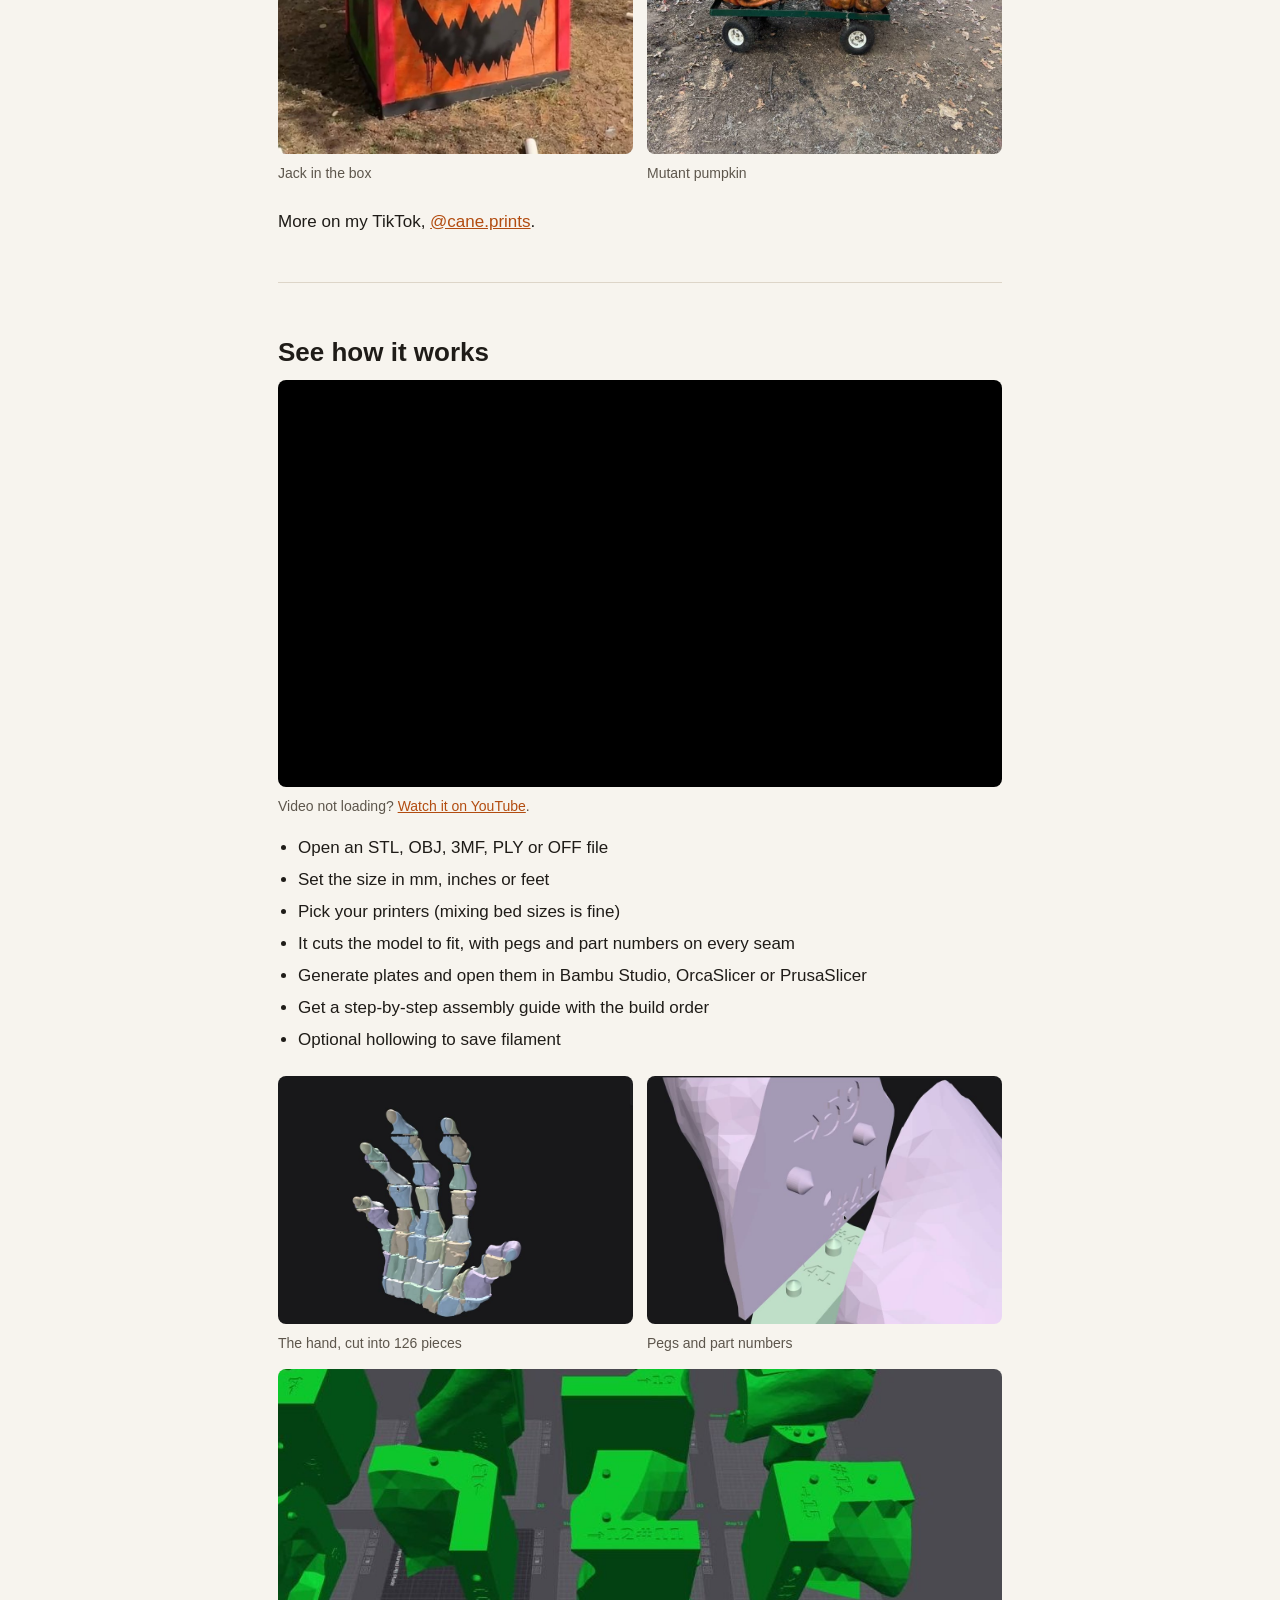
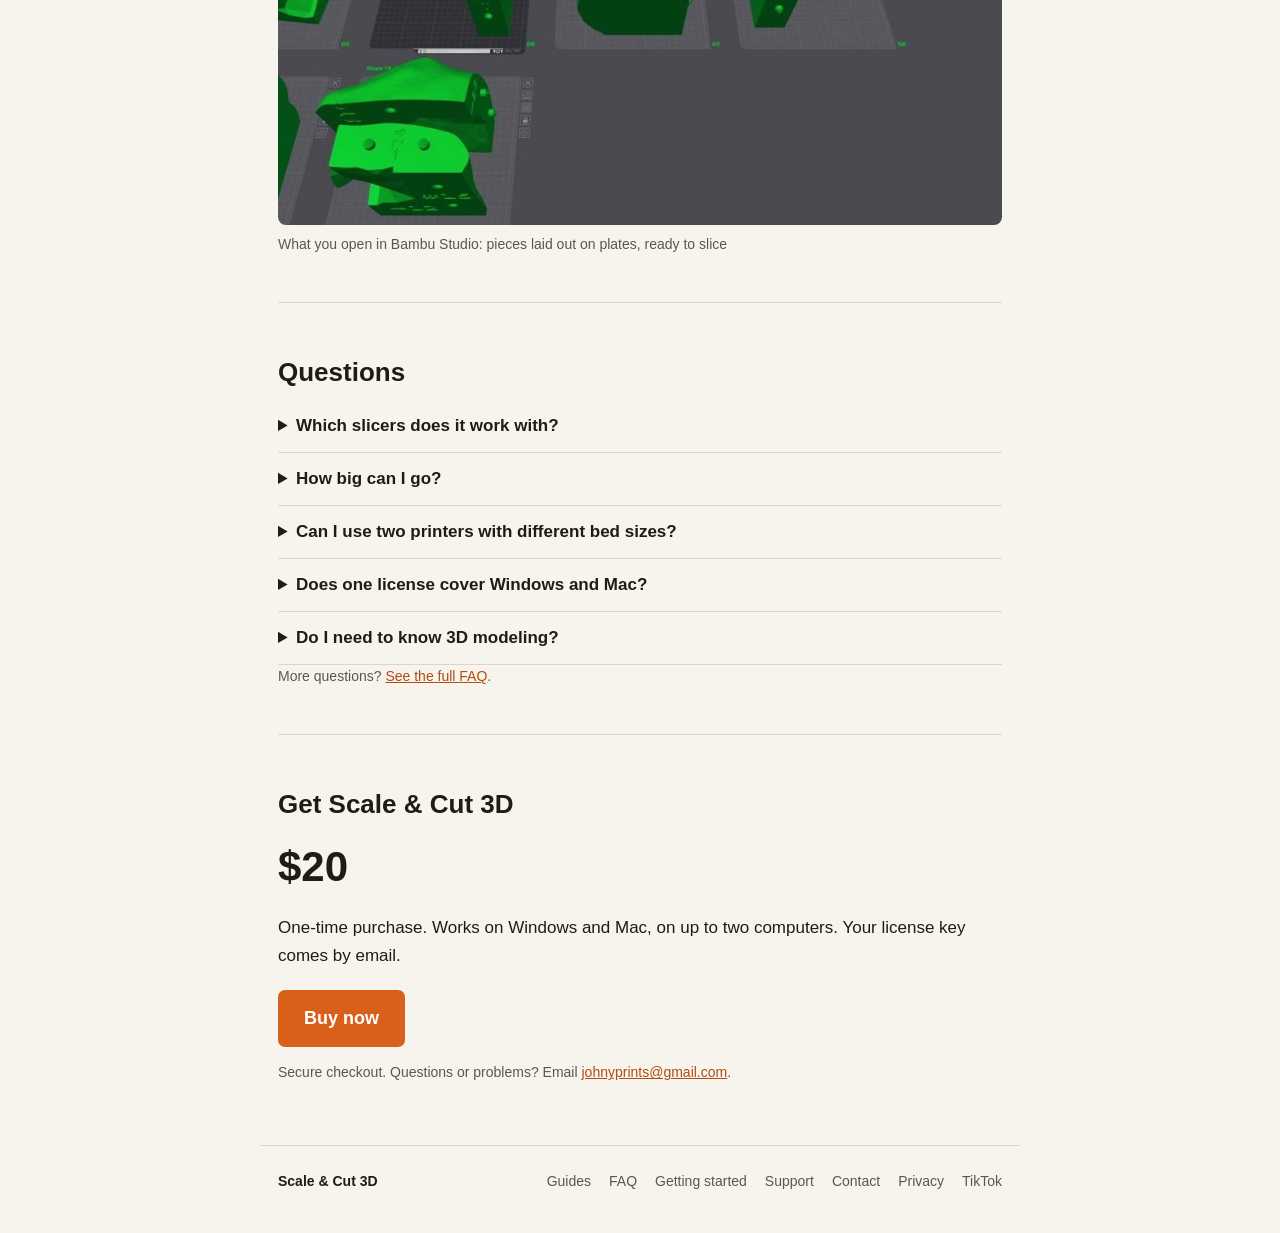
==== commit 1cf2553b: "Comparison: Split3r and LuBan don't plate; mention the assembly guide" ====
--- a/index.html
+++ b/index.html
@@ -175,6 +175,7 @@
         <li>Pick your printers (mixing bed sizes is fine)</li>
         <li>It cuts the model to fit, with pegs and part numbers on every seam</li>
         <li>Generate plates and open them in Bambu Studio, OrcaSlicer or PrusaSlicer</li>
+        <li>Get a step-by-step assembly guide with the build order</li>
         <li>Optional hollowing to save filament</li>
       </ul>
       <div class="two">
